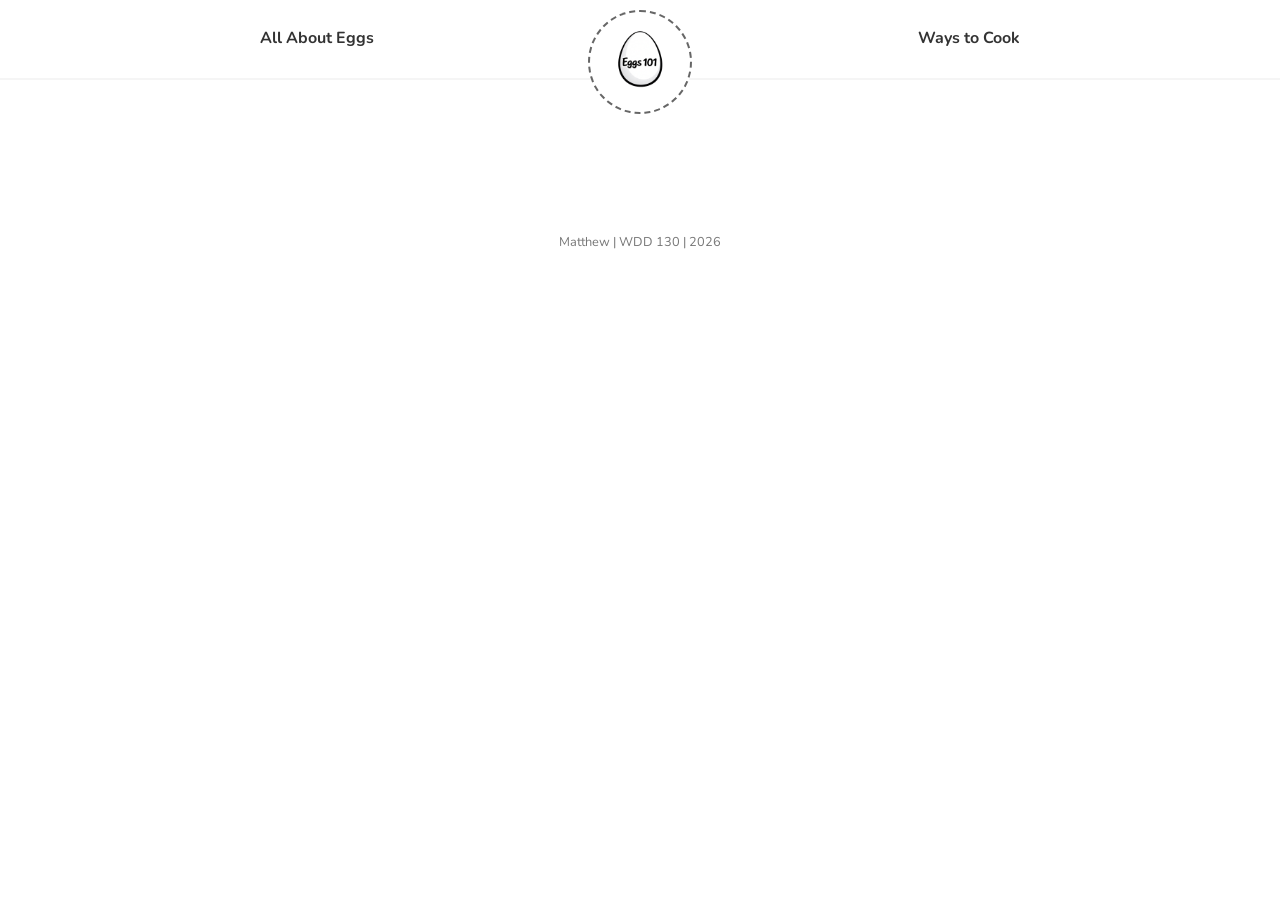
==== about.html @ 7becf1cb "Setup subpages, removed setting.json" ====
<!DOCTYPE html>
<html lang="en">
<head>
    <meta charset="UTF-8">
    <meta name="viewport" content="width=device-width, initial-scale=1.0">
    <title>Eggs 101 | All About Eggs</title>
    <link rel="stylesheet" href="styles.css">
    <link rel="preconnect" href="https://fonts.googleapis.com">
    <link rel="preconnect" href="https://fonts.gstatic.com" crossorigin>
    <link href="https://fonts.googleapis.com/css2?family=Fredoka:wght@300..700&family=Nunito:ital,wght@0,200..1000;1,200..1000&display=swap" rel="stylesheet">
    
    
</head>
<body>
    <header>
        <div class="logo-container">
            <a href="index.html">
                <img src="images/logo.png" alt="Eggs 101 Logo">
            </a>
        </div>
        <nav>
            <a href="about.html" class="nav-link">All About Eggs</a>
            <div style="width: 100px;"></div> <a href="types.html" class="nav-link">Ways to Cook</a>
        </nav>
    </header>

    <main>
        
    </main>

    <footer>
        <p>Matthew | WDD 130 | 2026</p>
    </footer>
</body>
</html>
---- styles.css ----
:root {
            --bg-color: #FFFFFF;
            --card-bg: #F5F5F5;
            --primary-yellow: #FFD700;
            --accent-yellow: #FFC107;
            --text-dark: #333333;
            --joke-bg: #FFF3CD;
        }

        body {
            font-family: 'Nunito', sans-serif;
            color: var(--text-dark);
            background-color: var(--bg-color);
            margin: 0;
            padding: 0;
            line-height: 1.6;
        }

        h1, h2, h3 {
            font-family: 'Fredoka', sans-serif;
            color: var(--text-dark);
        }

        
        header {
            background-color: var(--bg-color);
            border-bottom: 2px solid var(--card-bg);
            padding: 1rem 0;
            position: relative;
            margin-bottom: 60px;
            display: flex;
            justify-content: center;
        }

        nav {
            display: flex;
            width: 100%;
            max-width: 800px;
            justify-content: space-between;
            align-items: center;
            padding: 0 40px;
        }

        .nav-link {
            text-decoration: none;
            color: var(--text-dark);
            font-weight: bold;
            padding: 10px 20px;
            border-radius: 8px;
            transition: 0.3s;
        }

        .nav-link:hover {
            background-color: var(--primary-yellow);
        }

        .logo-container {
            position: absolute;
            left: 50%;
            transform: translateX(-50%);
            top: 10px;
            z-index: 10;
        }

        .logo-container img {
            width: 90px;
            height: 90px;
            background: white;
            padding: 5px;
            border: 2px dashed #666;
            border-radius: 50%;
        }

        main {
            max-width: 800px;
            margin: 0 auto;
            padding: 20px;
        }

        .card {
            background-color: var(--card-bg);
            border: 1px solid #ddd;
            border-radius: 15px;
            padding: 25px;
            margin-bottom: 20px;
            text-align: center;
        }

        
        .hero-img {
            width: 100%;
            height: 300px;
            object-fit: cover;
            border-radius: 10px;
            margin: 15px 0;
        }

        .section-img {
            width: 100%;
            height: 220px;
            object-fit: cover;
            border-radius: 10px;
            margin-bottom: 15px;
        }

        .joke-banner {
            border: 2px dashed var(--accent-yellow);
            background-color: var(--joke-bg);
            padding: 15px;
            margin: 20px 0;
            text-align: center;
            font-style: italic;
            border-radius: 10px;
        }

        .btn {
            display: block;
            width: 100%;
            background-color: var(--primary-yellow);
            color: var(--text-dark);
            text-decoration: none;
            padding: 15px;
            border-radius: 10px;
            font-weight: bold;
            font-family: 'Fredoka', sans-serif;
            transition: 0.3s;
            box-sizing: border-box;
        }

        .btn:hover {
            background-color: var(--accent-yellow);
        }

        footer {
            text-align: center;
            padding: 40px;
            font-size: 0.8rem;
            color: #777;
        }
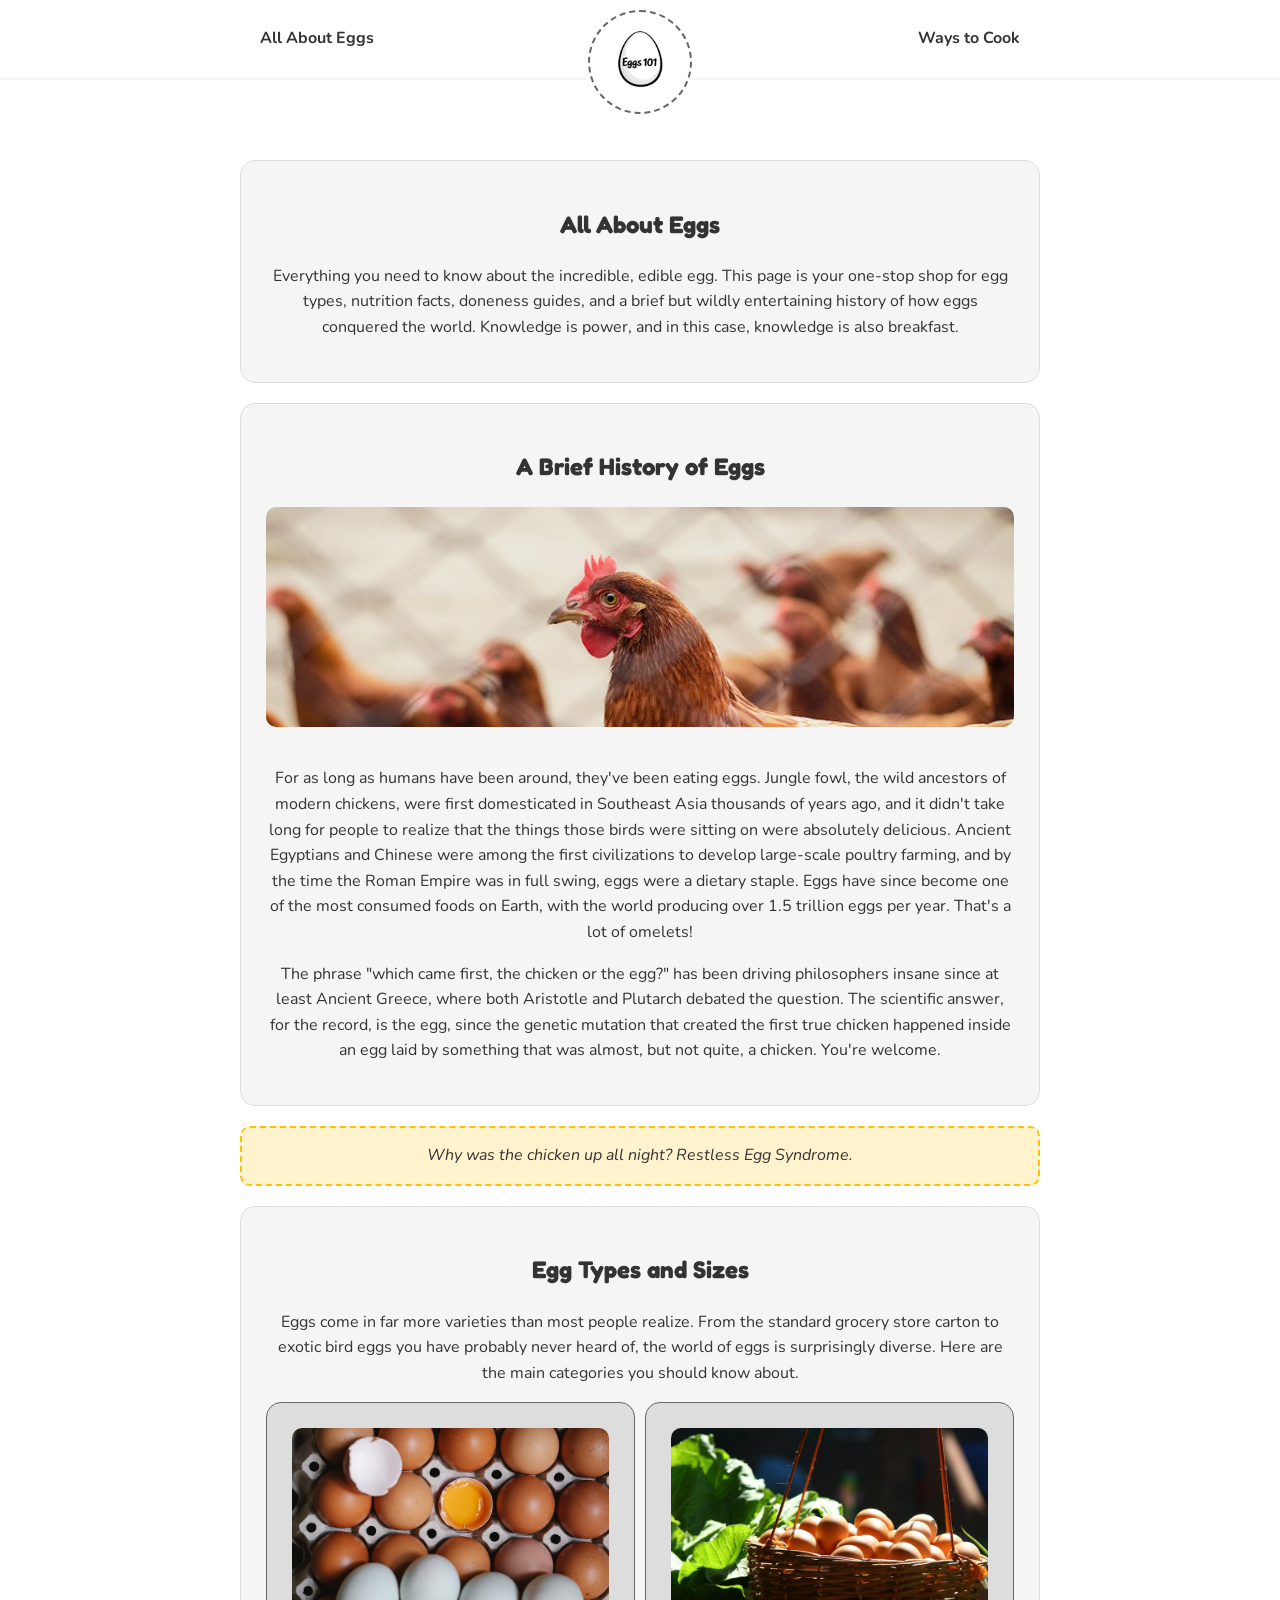
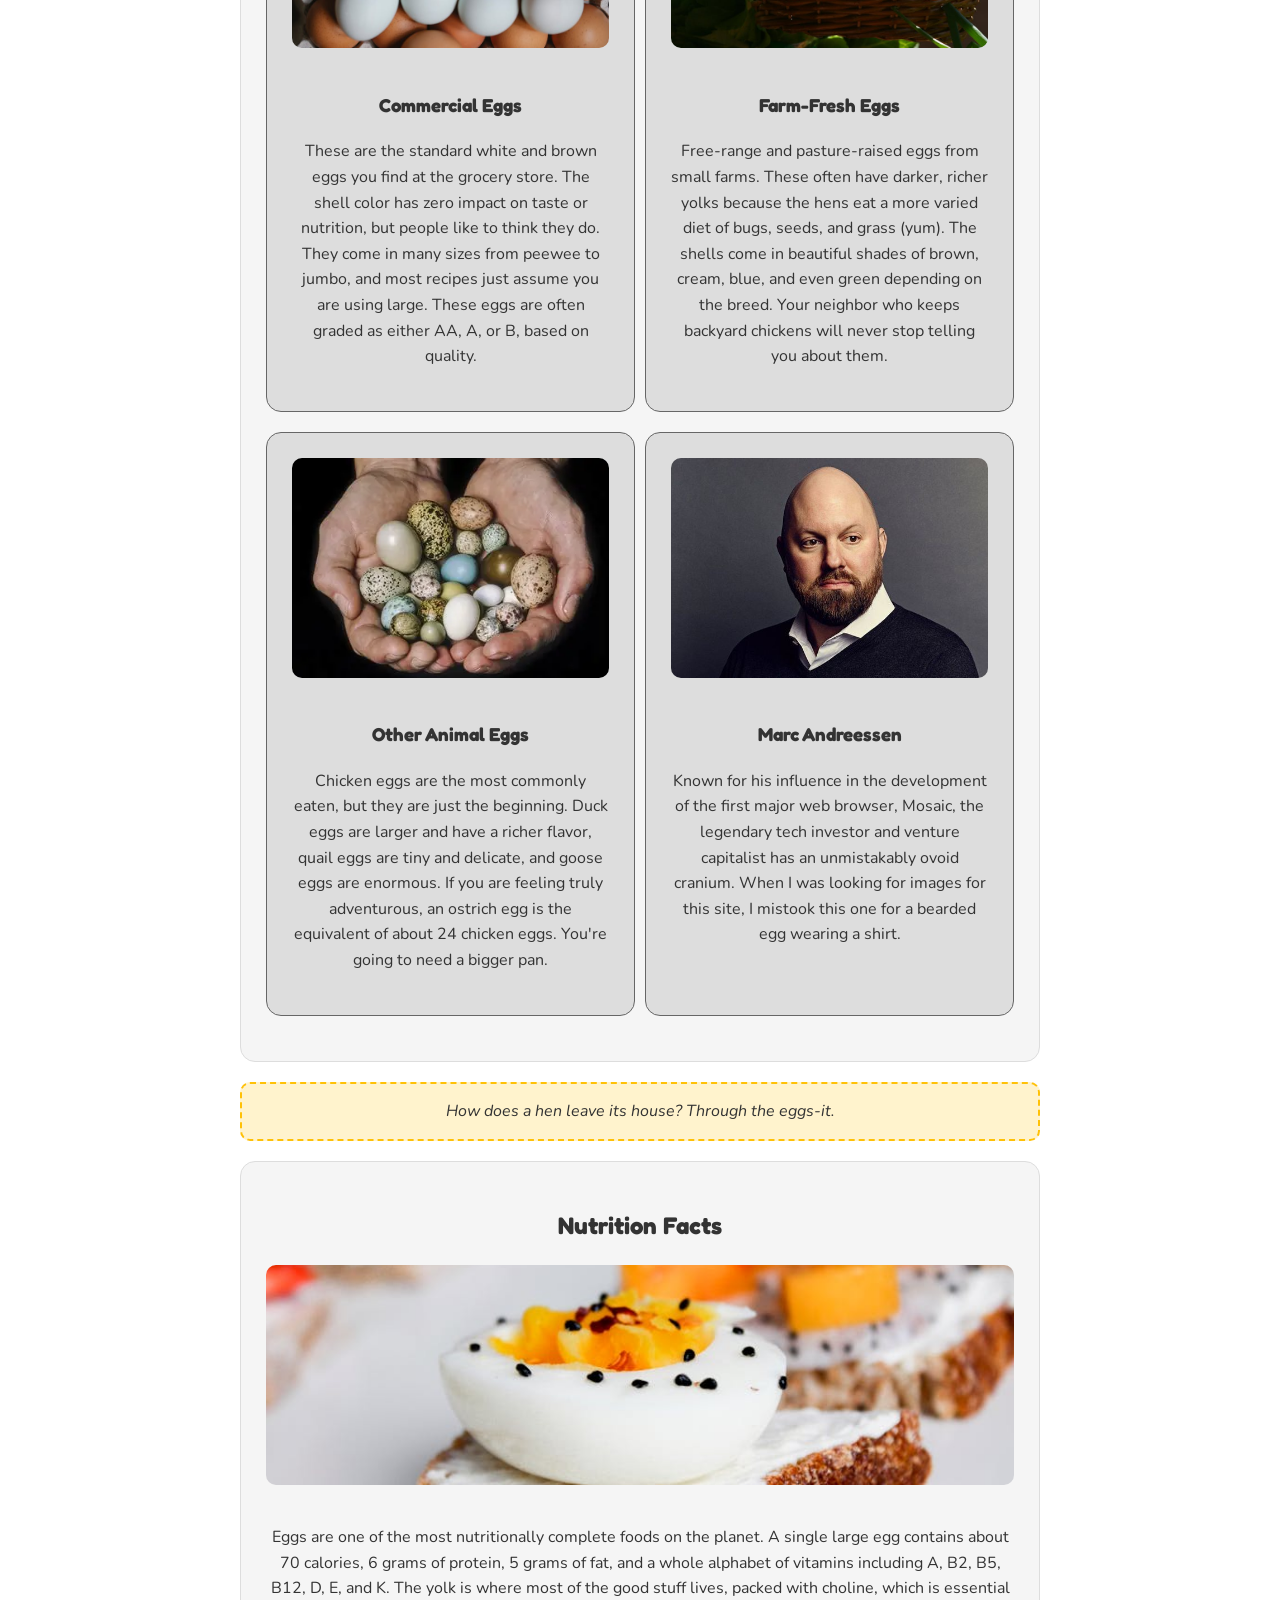
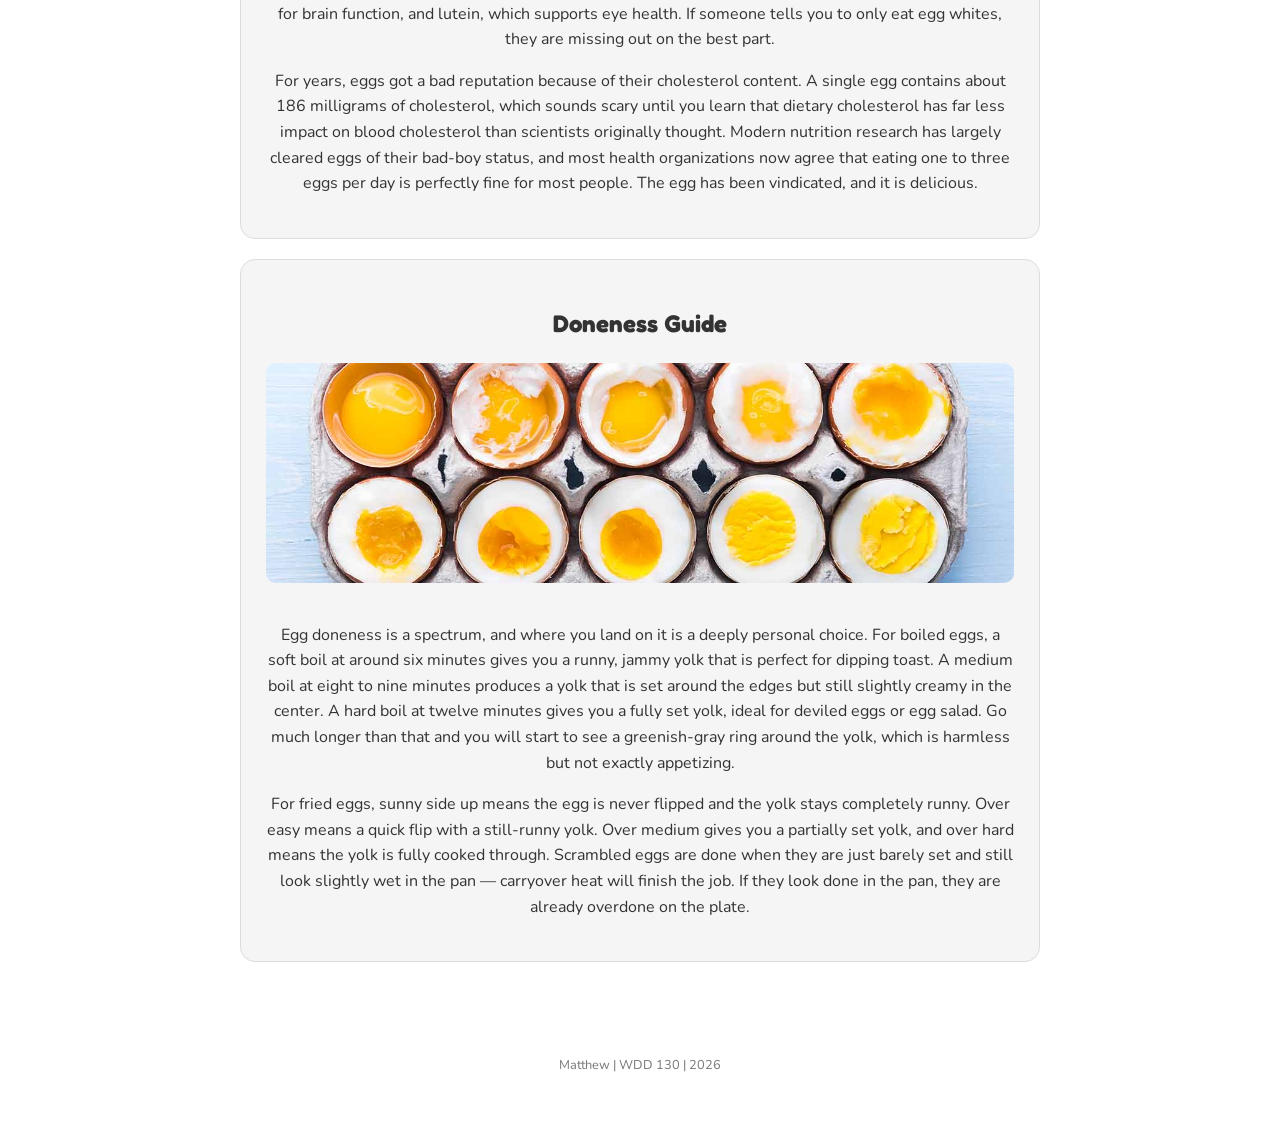
==== commit 4a544317: "Finished types.html and about.html, Removed site plan" ====
--- a/about.html
+++ b/about.html
@@ -25,7 +25,68 @@
     </header>
 
     <main>
-        
+        <section class="card">
+            <h1>All About Eggs</h1>
+            <p>Everything you need to know about the incredible, edible egg. This page is your one-stop shop for egg types, nutrition facts, doneness guides, and a brief but wildly entertaining history of how eggs conquered the world. Knowledge is power, and in this case, knowledge is also breakfast.</p>
+        </section>
+
+        <section class="card">
+            <h2>A Brief History of Eggs</h2>
+            <img src="images/egg-history.jpg" alt="" class="section-img">
+            <p>For as long as humans have been around, they've been eating eggs. Jungle fowl, the wild ancestors of modern chickens, were first domesticated in Southeast Asia thousands of years ago, and it didn't take long for people to realize that the things those birds were sitting on were absolutely delicious. Ancient Egyptians and Chinese were among the first civilizations to develop large-scale poultry farming, and by the time the Roman Empire was in full swing, eggs were a dietary staple. Eggs have since become one of the most consumed foods on Earth, with the world producing over 1.5 trillion eggs per year. That's a lot of omelets!</p>
+            <p>The phrase "which came first, the chicken or the egg?" has been driving philosophers insane since at least Ancient Greece, where both Aristotle and Plutarch debated the question. The scientific answer, for the record, is the egg, since the genetic mutation that created the first true chicken happened inside an egg laid by something that was almost, but not quite, a chicken. You're welcome.</p>
+        </section>
+
+        <div class="joke-banner">
+            Why was the chicken up all night? Restless Egg Syndrome.
+        </div>
+
+        <section class="card">
+            <h2>Egg Types and Sizes</h2>
+            <p>Eggs come in far more varieties than most people realize. From the standard grocery store carton to exotic bird eggs you have probably never heard of, the world of eggs is surprisingly diverse. Here are the main categories you should know about.</p>
+            <div class="flexcard">
+                <section class="card" id="inner-card">
+                    <img src="images/egg-types-sizes.jpg" alt="" class="section-img">
+                    <h3>Commercial Eggs</h3>
+                    <p>These are the standard white and brown eggs you find at the grocery store. The shell color has zero impact on taste or nutrition, but people like to think they do. They come in many sizes from peewee to jumbo, and most recipes just assume you are using large. These eggs are often graded as either AA, A, or B, based on quality.</p>
+                </section>
+                <section class="card" id="inner-card">
+                    <img src="images/egg-varieties.jpg" alt="" class="section-img">
+                    <h3>Farm-Fresh Eggs</h3>
+                    <p>Free-range and pasture-raised eggs from small farms. These often have darker, richer yolks because the hens eat a more varied diet of bugs, seeds, and grass (yum). The shells come in beautiful shades of brown, cream, blue, and even green depending on the breed. Your neighbor who keeps backyard chickens will never stop telling you about them.</p>
+                </section>
+            </div>
+            <div class="flexcard">
+                <section class="card" id="inner-card">
+                    <img src="images/egg-other-animals.jpg" alt="" class="section-img">
+                    <h3>Other Animal Eggs</h3>
+                    <p>Chicken eggs are the most commonly eaten, but they are just the beginning. Duck eggs are larger and have a richer flavor, quail eggs are tiny and delicate, and goose eggs are enormous. If you are feeling truly adventurous, an ostrich egg is the equivalent of about 24 chicken eggs. You're going to need a bigger pan.</p>
+                </section>
+                <section class="card" id="inner-card">
+                    <img src="images/egg-andreessen.jpg" alt="" class="section-img">
+                    <h3>Marc Andreessen</h3>
+                    <p>Known for his influence in the development of the first major web browser, Mosaic, the legendary tech investor and venture capitalist has an unmistakably ovoid cranium. When I was looking for images for this site, I mistook this one for a bearded egg wearing a shirt.<p>
+                </section>
+            </div>
+        </section>
+
+        <div class="joke-banner">
+            How does a hen leave its house? Through the eggs-it.
+        </div>
+
+        <section class="card">
+            <h2>Nutrition Facts</h2>
+            <img src="images/egg-nutrition.jpg" alt="" class="section-img">
+            <p>Eggs are one of the most nutritionally complete foods on the planet. A single large egg contains about 70 calories, 6 grams of protein, 5 grams of fat, and a whole alphabet of vitamins including A, B2, B5, B12, D, E, and K. The yolk is where most of the good stuff lives, packed with choline, which is essential for brain function, and lutein, which supports eye health. If someone tells you to only eat egg whites, they are missing out on the best part.</p>
+            <p>For years, eggs got a bad reputation because of their cholesterol content. A single egg contains about 186 milligrams of cholesterol, which sounds scary until you learn that dietary cholesterol has far less impact on blood cholesterol than scientists originally thought. Modern nutrition research has largely cleared eggs of their bad-boy status, and most health organizations now agree that eating one to three eggs per day is perfectly fine for most people. The egg has been vindicated, and it is delicious.</p>
+        </section>
+
+        <section class="card">
+            <h2>Doneness Guide</h2>
+            <img src="images/egg-doneness.jpg" alt="" class="section-img">
+            <p>Egg doneness is a spectrum, and where you land on it is a deeply personal choice. For boiled eggs, a soft boil at around six minutes gives you a runny, jammy yolk that is perfect for dipping toast. A medium boil at eight to nine minutes produces a yolk that is set around the edges but still slightly creamy in the center. A hard boil at twelve minutes gives you a fully set yolk, ideal for deviled eggs or egg salad. Go much longer than that and you will start to see a greenish-gray ring around the yolk, which is harmless but not exactly appetizing.</p>
+            <p>For fried eggs, sunny side up means the egg is never flipped and the yolk stays completely runny. Over easy means a quick flip with a still-runny yolk. Over medium gives you a partially set yolk, and over hard means the yolk is fully cooked through. Scrambled eggs are done when they are just barely set and still look slightly wet in the pan — carryover heat will finish the job. If they look done in the pan, they are already overdone on the plate.</p>
+        </section>
     </main>
 
     <footer>
--- a/styles.css
+++ b/styles.css
@@ -1,140 +1,153 @@
 
-        :root {
-            --bg-color: #FFFFFF;
-            --card-bg: #F5F5F5;
-            --primary-yellow: #FFD700;
-            --accent-yellow: #FFC107;
-            --text-dark: #333333;
-            --joke-bg: #FFF3CD;
-        }
+:root {
+    --bg-color: #FFFFFF;
+    --card-bg: #F5F5F5;
+    --border-color: #ddd;
+    --darker-border: #666;
+    --primary-yellow: #FFD700;
+    --accent-yellow: #FFC107;
+    --text-dark: #333333;
+    --text-light: #777;
+    --joke-bg: #FFF3CD;
+}
 
-        body {
-            font-family: 'Nunito', sans-serif;
-            color: var(--text-dark);
-            background-color: var(--bg-color);
-            margin: 0;
-            padding: 0;
-            line-height: 1.6;
-        }
+body {
+    font-family: 'Nunito', sans-serif;
+    color: var(--text-dark);
+    background-color: var(--bg-color);
+    margin: 0;
+    padding: 0;
+    line-height: 1.6;
+}
 
-        h1, h2, h3 {
-            font-family: 'Fredoka', sans-serif;
-            color: var(--text-dark);
-        }
+h1, h2, h3 {
+    font-family: 'Fredoka', sans-serif;
+    color: var(--text-dark);
+}
 
-        
-        header {
-            background-color: var(--bg-color);
-            border-bottom: 2px solid var(--card-bg);
-            padding: 1rem 0;
-            position: relative;
-            margin-bottom: 60px;
-            display: flex;
-            justify-content: center;
-        }
 
-        nav {
-            display: flex;
-            width: 100%;
-            max-width: 800px;
-            justify-content: space-between;
-            align-items: center;
-            padding: 0 40px;
-        }
+header {
+    background-color: var(--bg-color);
+    border-bottom: 2px solid var(--card-bg);
+    padding: 1rem 0;
+    position: relative;
+    margin-bottom: 60px;
+    display: flex;
+    justify-content: center;
+}
 
-        .nav-link {
-            text-decoration: none;
-            color: var(--text-dark);
-            font-weight: bold;
-            padding: 10px 20px;
-            border-radius: 8px;
-            transition: 0.3s;
-        }
+nav {
+    display: flex;
+    width: 100%;
+    max-width: 800px;
+    justify-content: space-between;
+    align-items: center;
+    padding: 0 40px;
+}
 
-        .nav-link:hover {
-            background-color: var(--primary-yellow);
-        }
+.nav-link {
+    text-decoration: none;
+    color: var(--text-dark);
+    font-weight: bold;
+    padding: 10px 20px;
+    border-radius: 8px;
+    transition: 0.3s;
+}
 
-        .logo-container {
-            position: absolute;
-            left: 50%;
-            transform: translateX(-50%);
-            top: 10px;
-            z-index: 10;
-        }
+.nav-link:hover {
+    background-color: var(--primary-yellow);
+}
 
-        .logo-container img {
-            width: 90px;
-            height: 90px;
-            background: white;
-            padding: 5px;
-            border: 2px dashed #666;
-            border-radius: 50%;
-        }
+.logo-container {
+    position: absolute;
+    left: 50%;
+    transform: translateX(-50%);
+    top: 10px;
+    z-index: 10;
+}
 
-        main {
-            max-width: 800px;
-            margin: 0 auto;
-            padding: 20px;
-        }
+.logo-container img {
+    width: 90px;
+    height: 90px;
+    background: var(--bg-color);
+    padding: 5px;
+    border: 2px dashed var(--darker-border);
+    border-radius: 50%;
+}
 
-        .card {
-            background-color: var(--card-bg);
-            border: 1px solid #ddd;
-            border-radius: 15px;
-            padding: 25px;
-            margin-bottom: 20px;
-            text-align: center;
-        }
+main {
+    max-width: 800px;
+    margin: 0 auto;
+    padding: 20px;
+}
 
-        
-        .hero-img {
-            width: 100%;
-            height: 300px;
-            object-fit: cover;
-            border-radius: 10px;
-            margin: 15px 0;
-        }
+.card {
+    background-color: var(--card-bg);
+    border: 1px solid var(--border-color);
+    border-radius: 15px;
+    padding: 25px;
+    margin-bottom: 20px;
+    text-align: center;
+}
 
-        .section-img {
-            width: 100%;
-            height: 220px;
-            object-fit: cover;
-            border-radius: 10px;
-            margin-bottom: 15px;
-        }
+.flexcard {
+    display: flex;
+    gap: 10px;
+}
 
-        .joke-banner {
-            border: 2px dashed var(--accent-yellow);
-            background-color: var(--joke-bg);
-            padding: 15px;
-            margin: 20px 0;
-            text-align: center;
-            font-style: italic;
-            border-radius: 10px;
-        }
+#inner-card {
+    background-color: var(--border-color);
+    border: 1px solid var(--darker-border);
+    flex: 1;
+}
 
-        .btn {
-            display: block;
-            width: 100%;
-            background-color: var(--primary-yellow);
-            color: var(--text-dark);
-            text-decoration: none;
-            padding: 15px;
-            border-radius: 10px;
-            font-weight: bold;
-            font-family: 'Fredoka', sans-serif;
-            transition: 0.3s;
-            box-sizing: border-box;
-        }
+.hero-img {
+    width: 100%;
+    height: 300px;
+    object-fit: cover;
+    border-radius: 10px;
+    margin: 15px 0;
+}
 
-        .btn:hover {
-            background-color: var(--accent-yellow);
-        }
+.section-img {
+    width: 100%;
+    height: 220px;
+    object-fit: cover;
+    border-radius: 10px;
+    margin-bottom: 15px;
+}
 
-        footer {
-            text-align: center;
-            padding: 40px;
-            font-size: 0.8rem;
-            color: #777;
-        }
+.joke-banner {
+    border: 2px dashed var(--accent-yellow);
+    background-color: var(--joke-bg);
+    padding: 15px;
+    margin: 20px 0;
+    text-align: center;
+    font-style: italic;
+    border-radius: 10px;
+}
+
+.btn {
+    display: block;
+    width: 100%;
+    background-color: var(--primary-yellow);
+    color: var(--text-dark);
+    text-decoration: none;
+    padding: 15px;
+    border-radius: 10px;
+    font-weight: bold;
+    font-family: 'Fredoka', sans-serif;
+    transition: 0.3s;
+    box-sizing: border-box;
+}
+
+.btn:hover {
+    background-color: var(--accent-yellow);
+}
+
+footer {
+    text-align: center;
+    padding: 40px;
+    font-size: 0.8rem;
+    color: var(--text-light);
+}
